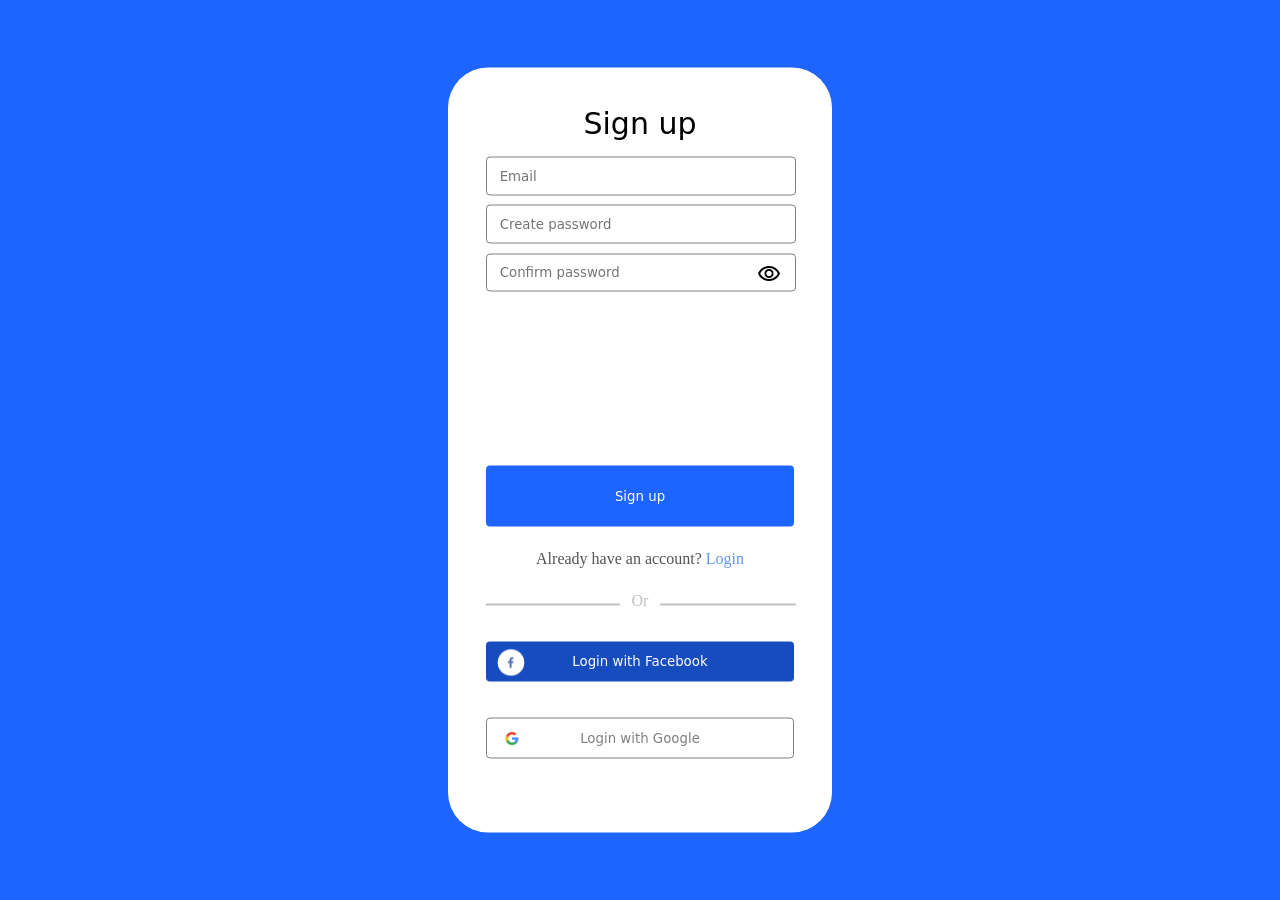
==== index.html @ f5c7a242 "small details" ====
<!DOCTYPE html>
<html lang="en">
  <head>
    <meta charset="UTF-8" />
    <meta name="viewport" content="width=device-width, initial-scale=1.0" />
    <title>Simple web form</title>
    <link rel="icon" href="icon.png" />
    <link rel="stylesheet" href="styles.css" />
    <link
      rel="stylesheet"
      href="https://fonts.googleapis.com/css2?family=Material+Symbols+Outlined:opsz,wght,FILL,GRAD@20..48,100..700,0..1,-50..200"
    />
  </head>
  <body>
    <div class="window">
      <div id="wrapper">
        <div id="Sign">Sign up</div>
        <form action="" method="post">
          <div id="inputs-container">
            <input type="email" placeholder="Email" id="email" />
            <input
              type="password"
              placeholder="Create password"
              id="password"
            />
            <input
              type="password"
              placeholder="Confirm password"
              id="confirm-password"
            />
            <div class="material-symbols-outlined">visibility</div>
          </div>
        </form>
        <p id="message"></p>
        <button id="Signup">Sign up</button>
        <div id="alr">
          Already have an account? <a href="https://google.com" id="a">Login</a>
        </div>
        <div id="line"></div>
        <div id="Or">Or</div>
        <button id="lwg">
          <img
            src="free-google-2296064-1912023.png"
            width="30"
            height="30"
          />Login with Google
        </button>
        <button id="lwf">
          <img
            src="facebook-removebg-preview.png"
            width="30"
            height="30"
          />Login with Facebook
        </button>
      </div>
    </div>
    <script src="script.js"></script>
  </body>
</html>
---- styles.css ----
* {
  margin: 0px;
  padding: 0px;
}

body {
  background-color: rgba(30, 101, 255);
}

.window {
  height: 85vh;
  width: 30vw;
  background: white;
  border-radius: 40px;
  align-self: center;
  justify-self: center;
  position: absolute;
  top: 50%;
  left: 50%;
  transform: translate(-50%, -50%);
}
#wrapper {
  width: 100%;
  height: 100%;
  display: grid;
}

#Sign {
  color: black;
  font-family: system-ui, -apple-system, BlinkMacSystemFont, "Segoe UI", Roboto,
    Oxygen, Ubuntu, Cantarell, "Open Sans", "Helvetica Neue", sans-serif;
  font-size: 30px;
  font-weight: 500;
  position: fixed;
  align-self: center;
  justify-self: center;
  top: 5%;
  user-select: none;
}

#inputs-container {
  width: 80%;
  height: 60%;
  margin-left: 10%;
  margin-top: 80px;
}

#password, #confirm-password, #email{
    margin-top: 3%
}

input {
  width: 96%;
  height: 22%;
  border-radius: 4px;
  border: 1px solid gray;
  padding-left: 4%;
  user-select: none;
}

input::placeholder {
  font-family: system-ui, -apple-system, BlinkMacSystemFont, "Segoe UI", Roboto,
    Oxygen, Ubuntu, Cantarell, "Open Sans", "Helvetica Neue", sans-serif;
  font-weight: 400;
}
input:hover {
  cursor: text;
}

#Signup {
  background-color: rgb(30, 101, 255);
  margin-left: 10%;
  width: 80%;
  height: 8%;
  border-radius: 4px;
  border: 0px;
  position: absolute;
  top: 52%;
  font-family: system-ui, -apple-system, BlinkMacSystemFont, "Segoe UI", Roboto,
    Oxygen, Ubuntu, Cantarell, "Open Sans", "Helvetica Neue", sans-serif;
  font-weight: 400;
  color: white;
}

form {
  width: 100%;
  height: 280px;
}

#alr {
  color: rgb(84, 84, 84);
  position: fixed;
  top: 63%;
  justify-self: center;
  align-self: center;
  user-select: none;
}

#a {
  text-decoration: none;
  color: cornflowerblue;
}

#a:visited {
  text-decoration: none;
  color: cornflowerblue;
}

#line {
  position: absolute;
  justify-content: center;
  top: 70%;
  width: 80%;
  border: 0.1px rgba(128, 128, 128, 0.5) solid;
  margin-left: 10%;
}

#Or {
  position: fixed;
  color: rgba(128, 128, 128, 0.5);
  top: 68.5%;
  width: 40px;
  height: 30px;
  justify-self: center;
  align-self: center;
  text-align: center;
  background-color: white;
  user-select: none;
}

#lwf {
  background-color: rgb(22, 76, 190);
  margin-left: 10%;
  width: 80%;
  height: 40.34px;
  border-radius: 4px;
  border: 0px;
  position: absolute;
  top: 75%;
  color: white;
  font-family: system-ui, -apple-system, BlinkMacSystemFont, "Segoe UI", Roboto,
    Oxygen, Ubuntu, Cantarell, "Open Sans", "Helvetica Neue", sans-serif;
  font-weight: 400;
}

#lwg {
  background-color: white;
  margin-left: 10%;
  width: 80%;
  height: 40.34px;
  border-radius: 4px;
  border: 0.1px solid;
  position: absolute;
  top: 85%;
  color: gray;
  font-family: system-ui, -apple-system, BlinkMacSystemFont, "Segoe UI", Roboto,
    Oxygen, Ubuntu, Cantarell, "Open Sans", "Helvetica Neue", sans-serif;
  font-weight: 400;
}

img {
  position: absolute;
  display: block;
  bottom: 4px;
  left: 10px;
}

button {
  cursor: pointer;
  user-select: none;
}

#message {
  color: red;
  position: fixed;
  align-self: center;
  justify-self: center;
  bottom: 255px;
  user-select: none;
}
.material-symbols-outlined {
  position: relative;
left: 88%;
bottom: 18%;
  user-select: none;
}
.material-symbols-outlined:hover {
  cursor: pointer;
}
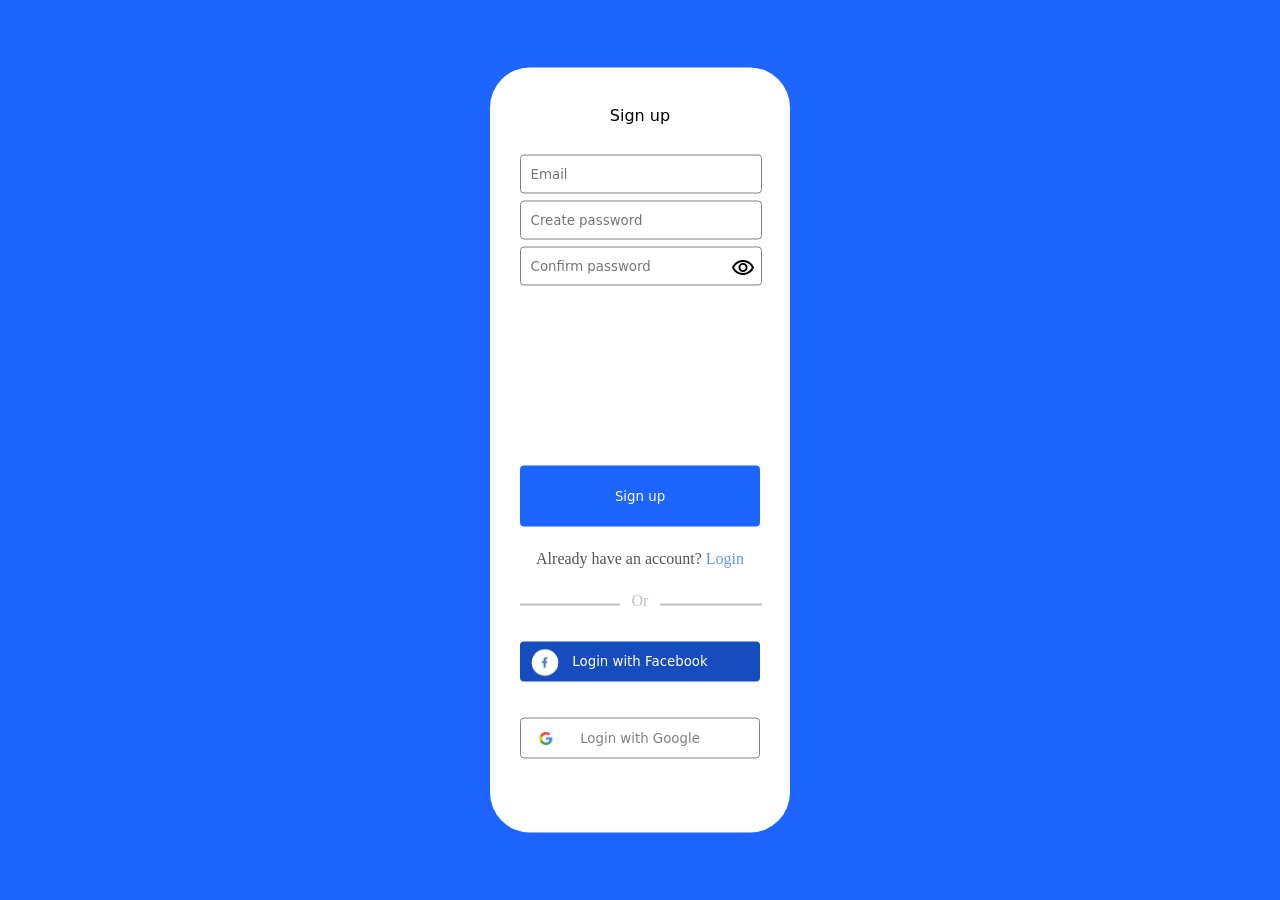
==== commit bb4f4124: "simple resolution changes" ====
--- a/index.html
+++ b/index.html
@@ -30,8 +30,8 @@
             />
             <div class="material-symbols-outlined">visibility</div>
           </div>
+          <p id="message"></p>
         </form>
-        <p id="message"></p>
         <button id="Signup">Sign up</button>
         <div id="alr">
           Already have an account? <a href="https://google.com" id="a">Login</a>
--- a/styles.css
+++ b/styles.css
@@ -8,8 +8,8 @@
 }
 
 .window {
-  height: 85vh;
-  width: 30vw;
+  height: 85%;
+  width: 300px;
   background: white;
   border-radius: 40px;
   align-self: center;
@@ -29,7 +29,7 @@
   color: black;
   font-family: system-ui, -apple-system, BlinkMacSystemFont, "Segoe UI", Roboto,
     Oxygen, Ubuntu, Cantarell, "Open Sans", "Helvetica Neue", sans-serif;
-  font-size: 30px;
+  font-size: 100%;
   font-weight: 500;
   position: fixed;
   align-self: center;
@@ -62,6 +62,7 @@
   font-family: system-ui, -apple-system, BlinkMacSystemFont, "Segoe UI", Roboto,
     Oxygen, Ubuntu, Cantarell, "Open Sans", "Helvetica Neue", sans-serif;
   font-weight: 400;
+  font-size: 100%;
 }
 input:hover {
   cursor: text;
@@ -171,12 +172,10 @@
 }
 
 #message {
+  position:fixed;
   color: red;
-  position: fixed;
-  align-self: center;
-  justify-self: center;
-  bottom: 255px;
-  user-select: none;
+  left: 90px;
+  bottom: 50.5%;
 }
 .material-symbols-outlined {
   position: relative;
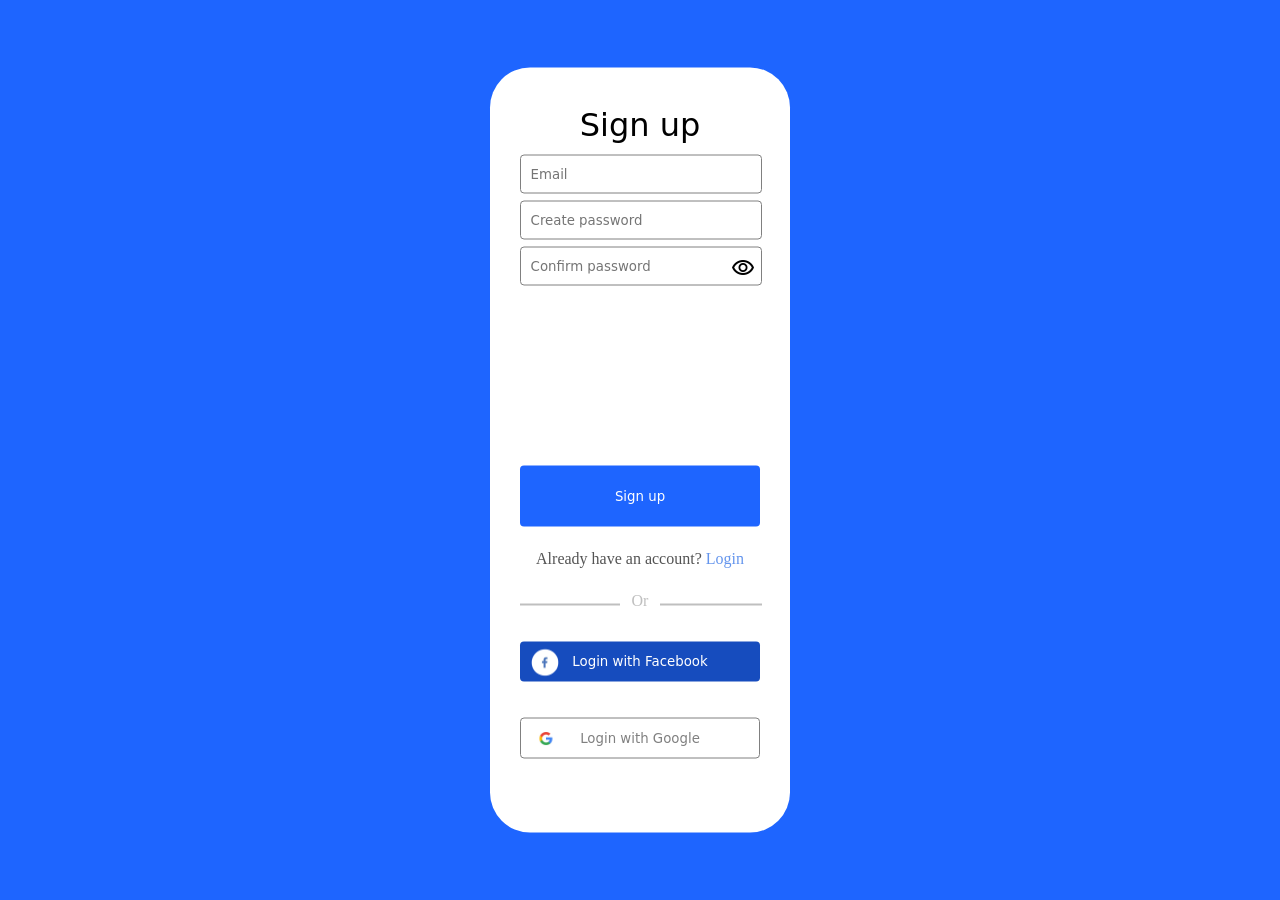
==== commit e8e44c6d: "massive commit" ====
--- a/index.html
+++ b/index.html
@@ -40,14 +40,14 @@
         <div id="Or">Or</div>
         <button id="lwg">
           <img
-            src="free-google-2296064-1912023.png"
+            src="google.png"
             width="30"
             height="30"
           />Login with Google
         </button>
         <button id="lwf">
           <img
-            src="facebook-removebg-preview.png"
+            src="facebook.png"
             width="30"
             height="30"
           />Login with Facebook
--- a/styles.css
+++ b/styles.css
@@ -29,7 +29,7 @@
   color: black;
   font-family: system-ui, -apple-system, BlinkMacSystemFont, "Segoe UI", Roboto,
     Oxygen, Ubuntu, Cantarell, "Open Sans", "Helvetica Neue", sans-serif;
-  font-size: 100%;
+  font-size: 200%;
   font-weight: 500;
   position: fixed;
   align-self: center;
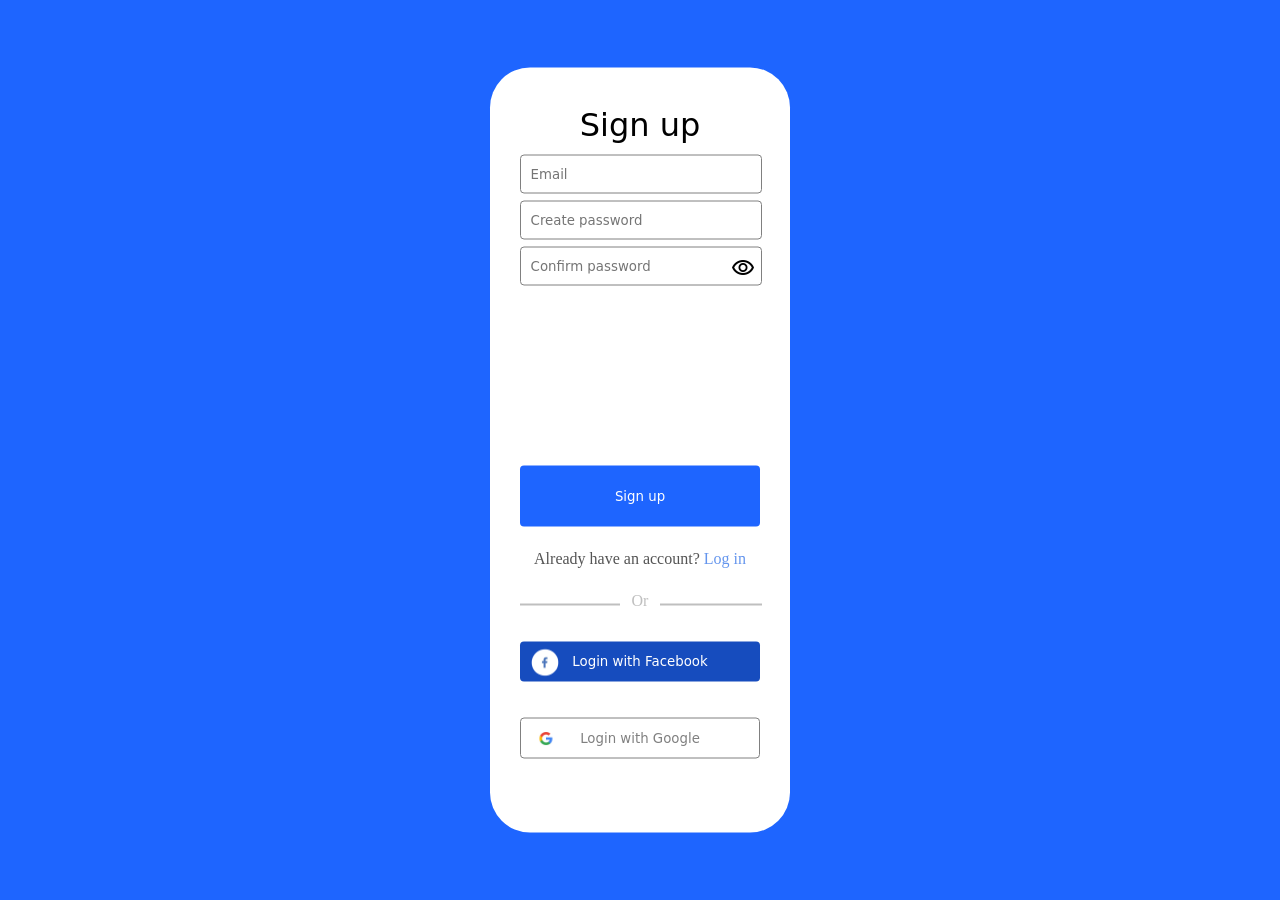
==== commit b463ad00: "checking for sustainability" ====
--- a/index.html
+++ b/index.html
@@ -3,8 +3,8 @@
   <head>
     <meta charset="UTF-8" />
     <meta name="viewport" content="width=device-width, initial-scale=1.0" />
-    <title>Simple web form</title>
-    <link rel="icon" href="icon.png" />
+    <title>Sign up</title>
+    <link rel="icon" href="pictures/icon.png" />
     <link rel="stylesheet" href="styles.css" />
     <link
       rel="stylesheet"
@@ -34,20 +34,20 @@
         </form>
         <button id="Signup">Sign up</button>
         <div id="alr">
-          Already have an account? <a href="https://google.com" id="a">Login</a>
+          Already have an account? <a href="Login/login.html" id="a">Log in</a>
         </div>
         <div id="line"></div>
         <div id="Or">Or</div>
         <button id="lwg">
           <img
-            src="google.png"
+            src="pictures/google.png"
             width="30"
             height="30"
           />Login with Google
         </button>
         <button id="lwf">
           <img
-            src="facebook.png"
+            src="pictures/facebook.png"
             width="30"
             height="30"
           />Login with Facebook
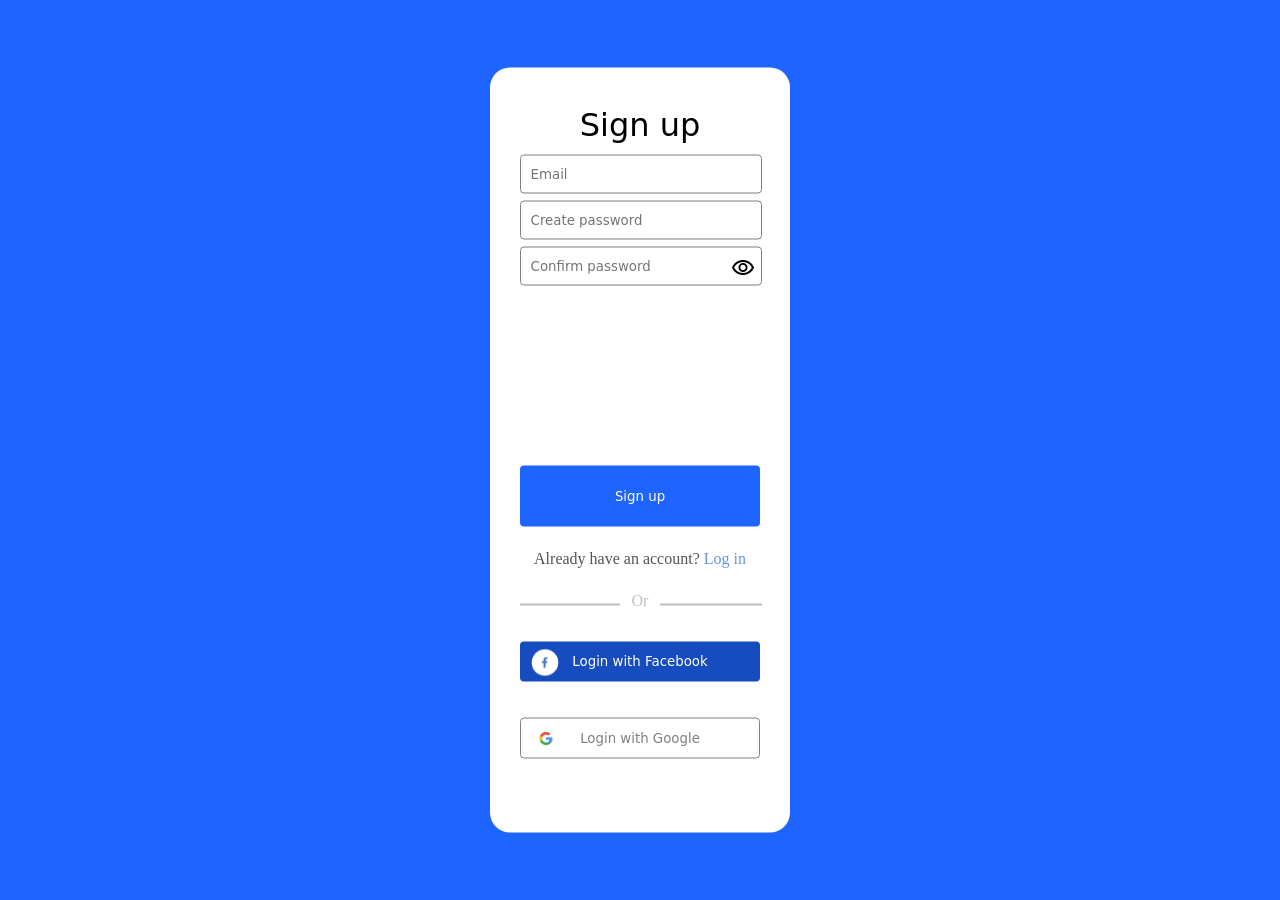
==== commit f781f631: "prettier used" ====
--- a/index.html
+++ b/index.html
@@ -34,23 +34,17 @@
         </form>
         <button id="Signup">Sign up</button>
         <div id="alr">
-          Already have an account? <a href="Login/login.html" id="a">Log in</a>
+          Already have an account? <a href="login.html" id="a">Log in</a>
         </div>
         <div id="line"></div>
         <div id="Or">Or</div>
         <button id="lwg">
-          <img
-            src="pictures/google.png"
-            width="30"
-            height="30"
-          />Login with Google
+          <img src="pictures/google.png" width="30" height="30" />Login with
+          Google
         </button>
         <button id="lwf">
-          <img
-            src="pictures/facebook.png"
-            width="30"
-            height="30"
-          />Login with Facebook
+          <img src="pictures/facebook.png" width="30" height="30" />Login with
+          Facebook
         </button>
       </div>
     </div>
--- a/styles.css
+++ b/styles.css
@@ -11,7 +11,7 @@
   height: 85%;
   width: 300px;
   background: white;
-  border-radius: 40px;
+  border-radius: 20px;
   align-self: center;
   justify-self: center;
   position: absolute;
@@ -45,8 +45,10 @@
   margin-top: 80px;
 }
 
-#password, #confirm-password, #email{
-    margin-top: 3%
+#password,
+#confirm-password,
+#email {
+  margin-top: 3%;
 }
 
 input {
@@ -66,6 +68,10 @@
 }
 input:hover {
   cursor: text;
+}
+
+input:focus {
+  outline: none;
 }
 
 #Signup {
@@ -172,15 +178,18 @@
 }
 
 #message {
-  position:fixed;
-  color: red;
-  left: 90px;
-  bottom: 50.5%;
+  display: flex;
+  justify-content: center;
+  align-content: center;
+  position: relative;
+  color: white;
+  bottom: 19px;
+  user-select: none;
 }
 .material-symbols-outlined {
   position: relative;
-left: 88%;
-bottom: 18%;
+  left: 88%;
+  bottom: 18%;
   user-select: none;
 }
 .material-symbols-outlined:hover {
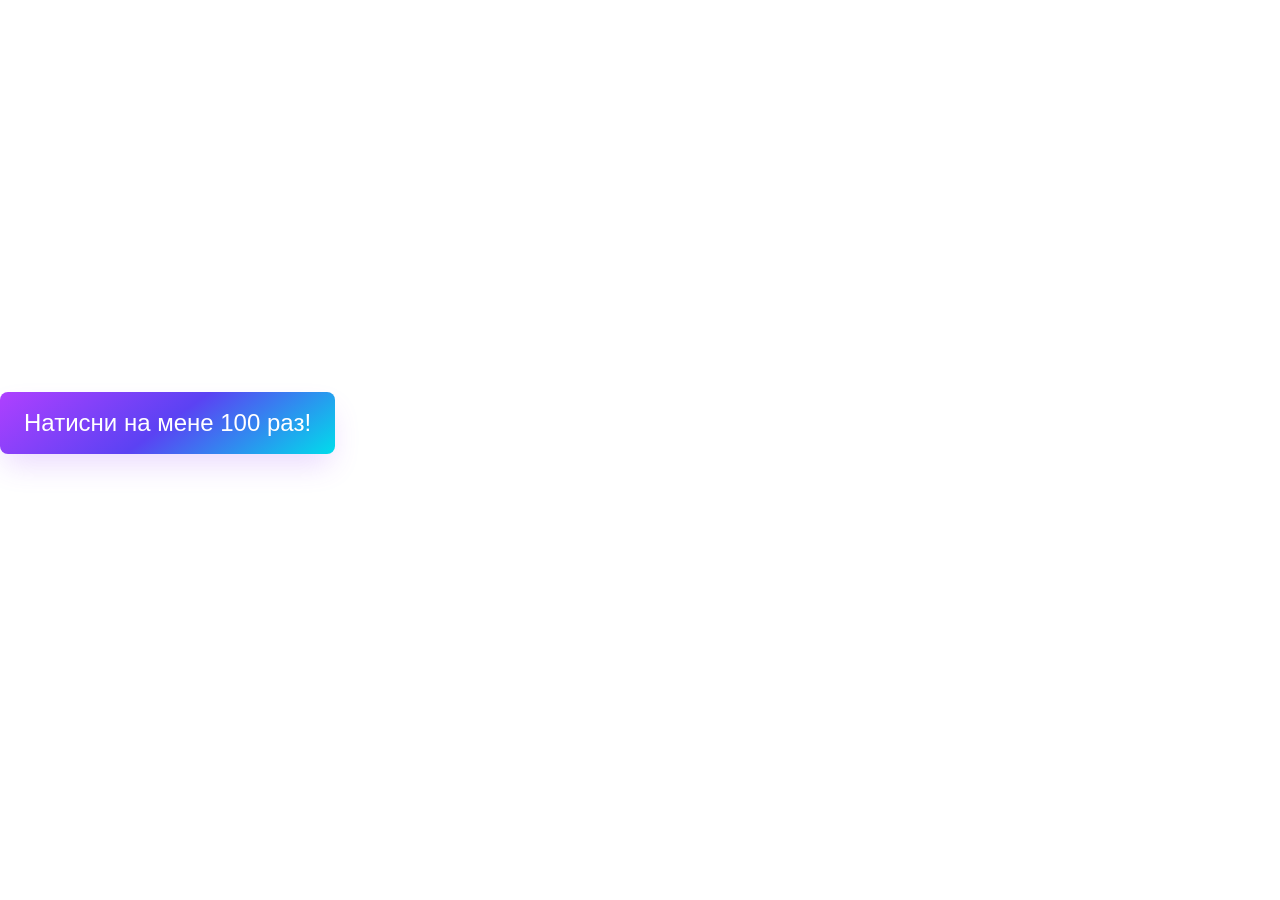
==== commit 7146849e: "first-commit" ====
--- a/index.html
+++ b/index.html
@@ -1,53 +1,14 @@
 <!DOCTYPE html>
 <html lang="en">
-  <head>
-    <meta charset="UTF-8" />
-    <meta name="viewport" content="width=device-width, initial-scale=1.0" />
-    <title>Sign up</title>
-    <link rel="icon" href="pictures/icon.png" />
-    <link rel="stylesheet" href="styles.css" />
-    <link
-      rel="stylesheet"
-      href="https://fonts.googleapis.com/css2?family=Material+Symbols+Outlined:opsz,wght,FILL,GRAD@20..48,100..700,0..1,-50..200"
-    />
-  </head>
-  <body>
-    <div class="window">
-      <div id="wrapper">
-        <div id="Sign">Sign up</div>
-        <form action="" method="post">
-          <div id="inputs-container">
-            <input type="email" placeholder="Email" id="email" />
-            <input
-              type="password"
-              placeholder="Create password"
-              id="password"
-            />
-            <input
-              type="password"
-              placeholder="Confirm password"
-              id="confirm-password"
-            />
-            <div class="material-symbols-outlined">visibility</div>
-          </div>
-          <p id="message"></p>
-        </form>
-        <button id="Signup">Sign up</button>
-        <div id="alr">
-          Already have an account? <a href="login.html" id="a">Log in</a>
-        </div>
-        <div id="line"></div>
-        <div id="Or">Or</div>
-        <button id="lwg">
-          <img src="pictures/google.png" width="30" height="30" />Login with
-          Google
-        </button>
-        <button id="lwf">
-          <img src="pictures/facebook.png" width="30" height="30" />Login with
-          Facebook
-        </button>
-      </div>
-    </div>
-    <script src="script.js"></script>
-  </body>
-</html>
+<head>
+    <meta charset="UTF-8">
+    <meta name="viewport" content="width=device-width, initial-scale=1.0">
+    <title>Document</title>
+    <link rel="stylesheet" href="styles.css">
+</head>
+<body>
+    <button id="button">Натисни на мене 100 раз!</button>
+    <div id="scorecontainer" style="display: none">hey</div>
+    <script src="index.js"></script>
+</body>
+</html>
--- a/styles.css
+++ b/styles.css
@@ -4,194 +4,103 @@
 }
 
 body {
-  background-color: rgba(30, 101, 255);
+  background-color: #ffffff;
 }
 
-.window {
-  height: 85%;
-  width: 300px;
-  background: white;
-  border-radius: 20px;
-  align-self: center;
+#button {
+  align-items: center;
+  background-image: linear-gradient(144deg, #af40ff, #5b42f3 50%, #00ddeb);
+  border: 0;
+  border-radius: 8px;
+  box-shadow: rgba(151, 65, 252, 0.2) 0 15px 30px -5px;
+  box-sizing: border-box;
+  color: #ffffff;
+  display: flex;
+  font-family: Phantomsans, sans-serif;
+  font-size: 20px;
+  justify-content: center;
+  line-height: 1em;
+  max-width: 100%;
+  min-width: 140px;
+  padding: 19px 24px;
+  text-decoration: none;
+  user-select: none;
+  -webkit-user-select: none;
+  touch-action: manipulation;
+  white-space: nowrap;
+  cursor: pointer;
   justify-self: center;
-  position: absolute;
-  top: 50%;
-  left: 50%;
-  transform: translate(-50%, -50%);
-}
-#wrapper {
-  width: 100%;
-  height: 100%;
-  display: grid;
+  position: relative;
+  top: calc(50vh - 58px);
+  transition: 0.5s;
 }
 
-#Sign {
-  color: black;
-  font-family: system-ui, -apple-system, BlinkMacSystemFont, "Segoe UI", Roboto,
-    Oxygen, Ubuntu, Cantarell, "Open Sans", "Helvetica Neue", sans-serif;
-  font-size: 200%;
-  font-weight: 500;
-  position: fixed;
-  align-self: center;
-  justify-self: center;
-  top: 5%;
-  user-select: none;
+@keyframes wiggle {
+  0%,
+  7% {
+    transform: rotateZ(0);
+  }
+  15% {
+    transform: rotateZ(-15deg);
+  }
+  20% {
+    transform: rotateZ(10deg);
+  }
+  25% {
+    transform: rotateZ(-10deg);
+  }
+  30% {
+    transform: rotateZ(6deg);
+  }
+  35% {
+    transform: rotateZ(-4deg);
+  }
+  40%,
+  100% {
+    transform: rotateZ(0);
+  }
 }
 
-#inputs-container {
-  width: 80%;
-  height: 60%;
-  margin-left: 10%;
-  margin-top: 80px;
+#button:active,
+#button:hover {
+  outline: 0;
+  animation: wiggle 2s linear;
 }
 
-#password,
-#confirm-password,
-#email {
-  margin-top: 3%;
+@media (min-width: 768px) {
+  #button {
+    font-size: 24px;
+    min-width: 196px;
+  }
 }
 
-input {
-  width: 96%;
-  height: 22%;
-  border-radius: 4px;
-  border: 1px solid gray;
-  padding-left: 4%;
-  user-select: none;
+@media (min-width: 380px) {
+  #button:active,
+  #button:hover {
+    scale: 1.3;
+    outline: 0;
+    animation: wiggle 2s linear;
+  }
 }
 
-input::placeholder {
-  font-family: system-ui, -apple-system, BlinkMacSystemFont, "Segoe UI", Roboto,
-    Oxygen, Ubuntu, Cantarell, "Open Sans", "Helvetica Neue", sans-serif;
-  font-weight: 400;
-  font-size: 100%;
-}
-input:hover {
-  cursor: text;
-}
-
-input:focus {
-  outline: none;
-}
-
-#Signup {
-  background-color: rgb(30, 101, 255);
-  margin-left: 10%;
-  width: 80%;
-  height: 8%;
-  border-radius: 4px;
-  border: 0px;
-  position: absolute;
-  top: 52%;
-  font-family: system-ui, -apple-system, BlinkMacSystemFont, "Segoe UI", Roboto,
-    Oxygen, Ubuntu, Cantarell, "Open Sans", "Helvetica Neue", sans-serif;
-  font-weight: 400;
-  color: white;
-}
-
-form {
-  width: 100%;
-  height: 280px;
-}
-
-#alr {
-  color: rgb(84, 84, 84);
-  position: fixed;
-  top: 63%;
+#scorecontainer {
+  display: flex;
   justify-self: center;
-  align-self: center;
-  user-select: none;
-}
-
-#a {
-  text-decoration: none;
-  color: cornflowerblue;
-}
-
-#a:visited {
-  text-decoration: none;
-  color: cornflowerblue;
-}
-
-#line {
-  position: absolute;
+  top: calc(55vh - 58px);
+  height: 58px;
+  color: #D3D3D3;
+  font-size: 20px;
   justify-content: center;
-  top: 70%;
-  width: 80%;
-  border: 0.1px rgba(128, 128, 128, 0.5) solid;
-  margin-left: 10%;
-}
-
-#Or {
-  position: fixed;
-  color: rgba(128, 128, 128, 0.5);
-  top: 68.5%;
-  width: 40px;
-  height: 30px;
-  justify-self: center;
-  align-self: center;
-  text-align: center;
-  background-color: white;
-  user-select: none;
-}
-
-#lwf {
-  background-color: rgb(22, 76, 190);
-  margin-left: 10%;
-  width: 80%;
-  height: 40.34px;
-  border-radius: 4px;
-  border: 0px;
-  position: absolute;
-  top: 75%;
-  color: white;
-  font-family: system-ui, -apple-system, BlinkMacSystemFont, "Segoe UI", Roboto,
-    Oxygen, Ubuntu, Cantarell, "Open Sans", "Helvetica Neue", sans-serif;
-  font-weight: 400;
-}
-
-#lwg {
-  background-color: white;
-  margin-left: 10%;
-  width: 80%;
-  height: 40.34px;
-  border-radius: 4px;
-  border: 0.1px solid;
-  position: absolute;
-  top: 85%;
-  color: gray;
-  font-family: system-ui, -apple-system, BlinkMacSystemFont, "Segoe UI", Roboto,
-    Oxygen, Ubuntu, Cantarell, "Open Sans", "Helvetica Neue", sans-serif;
-  font-weight: 400;
-}
-
-img {
-  position: absolute;
-  display: block;
-  bottom: 4px;
-  left: 10px;
-}
-
-button {
-  cursor: pointer;
-  user-select: none;
-}
-
-#message {
-  display: flex;
+  line-height: 1em;
+  max-width: 100%;
+  min-width: 140px;
+  padding: 0px 24px;
+  align-items: center;
   justify-content: center;
   align-content: center;
+  border: 1px solid #dddddd;
   position: relative;
-  color: white;
-  bottom: 19px;
-  user-select: none;
+  border-radius: 8px;
+  box-shadow: rgba(180, 0, 180, 0.2) 0 15px 30px -5px;
+  transition: 0.3s;
 }
-.material-symbols-outlined {
-  position: relative;
-  left: 88%;
-  bottom: 18%;
-  user-select: none;
-}
-.material-symbols-outlined:hover {
-  cursor: pointer;
-}
